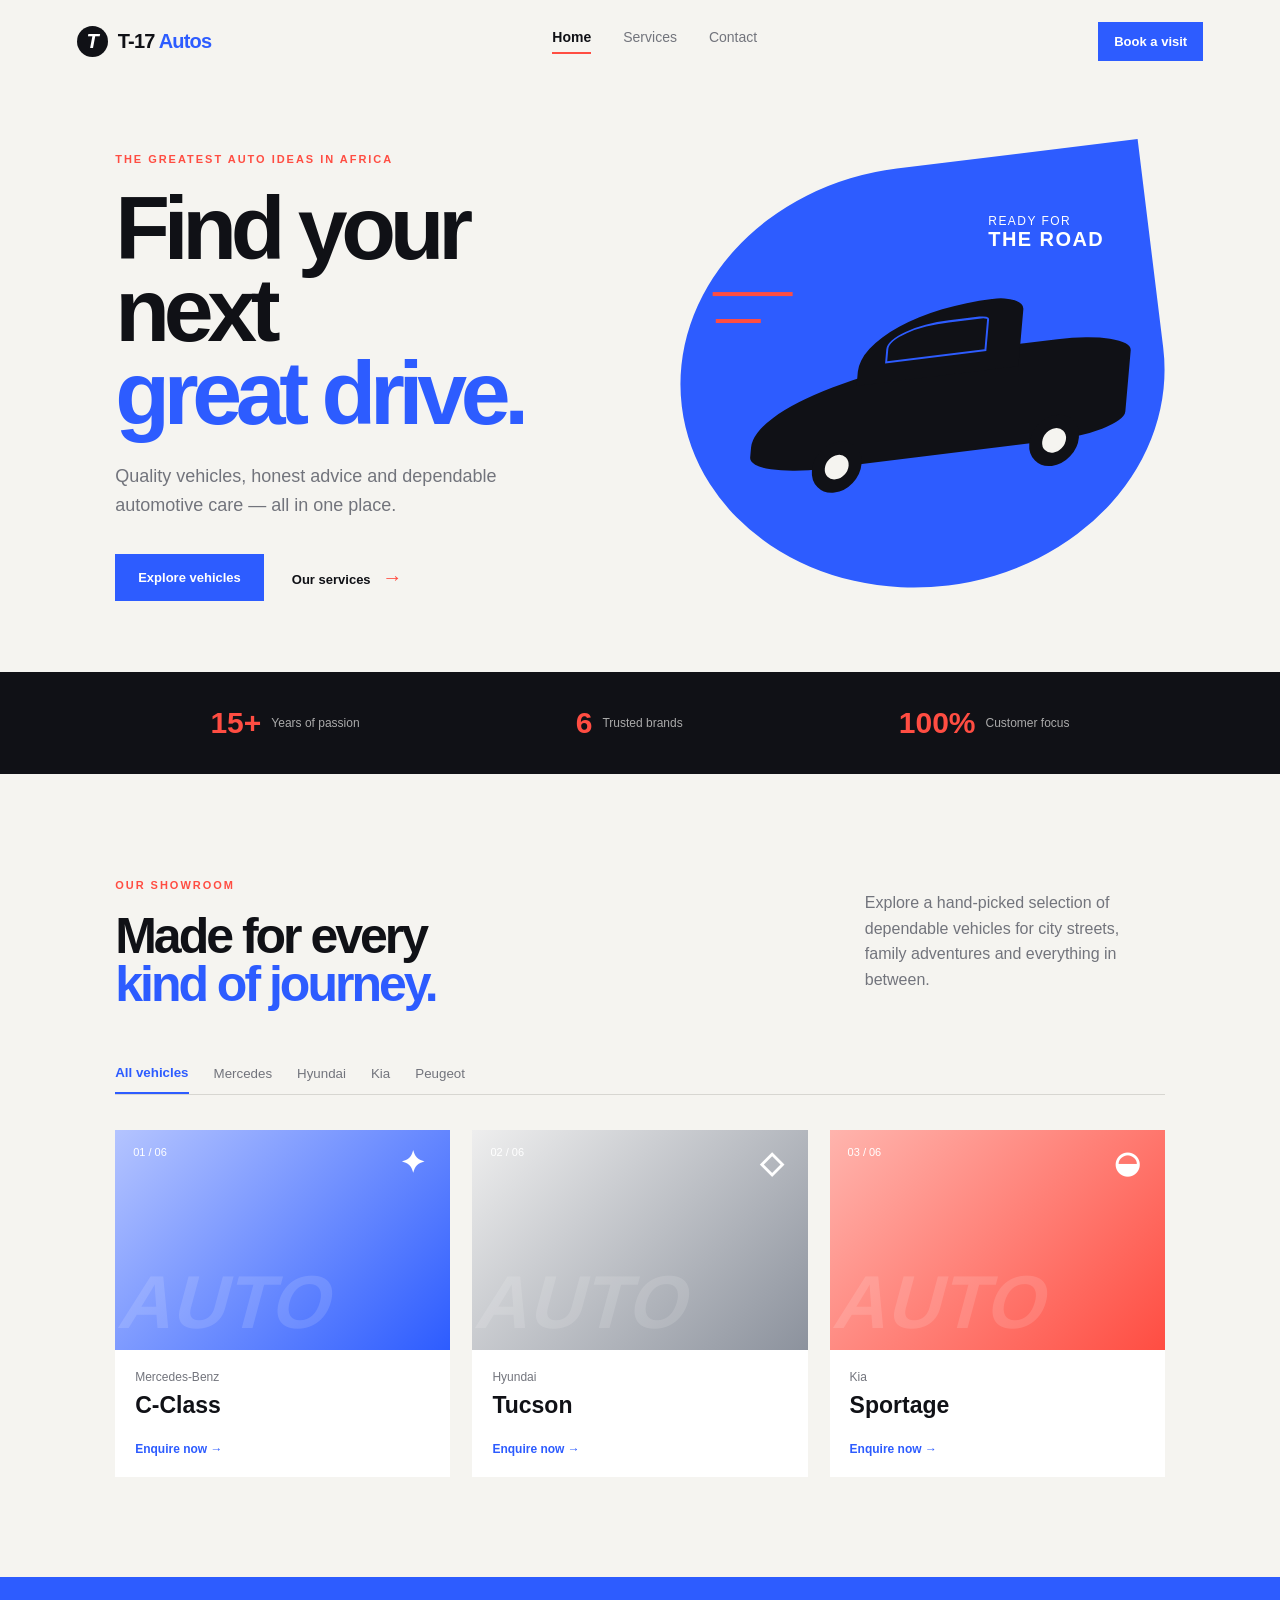
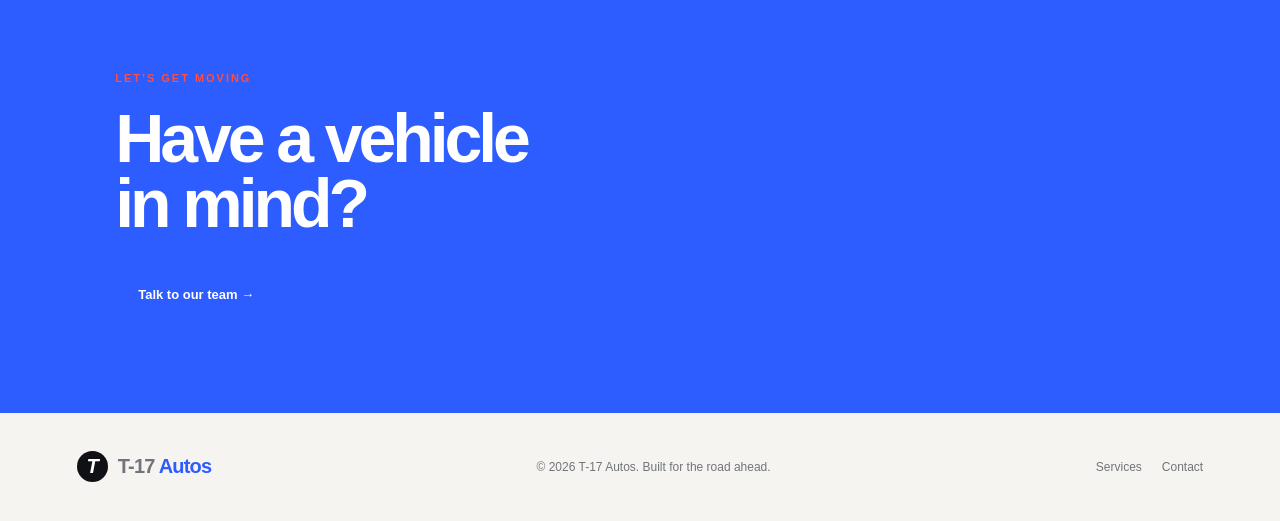
==== index.html @ b75c5ddd "Create T-17 Autos website pages, styling, and interactions" ====
<!doctype html>
<html lang="en">
<head>
  <meta charset="UTF-8">
  <meta name="viewport" content="width=device-width, initial-scale=1">
  <meta name="description" content="T-17 Autos — trusted vehicles, servicing and automotive solutions in Africa.">
  <title>T-17 Autos | Drive With Confidence</title>
  <link rel="stylesheet" href="css/styles.css">
  <script defer src="js/script.js"></script>
</head>
<body>
  <header class="site-header">
    <a class="brand" href="index.html"><span class="brand-mark">T</span><span>T-17 <b>Autos</b></span></a>
    <nav aria-label="Main navigation">
      <a class="active" href="index.html">Home</a><a href="services.html">Services</a><a href="contact.html">Contact</a>
    </nav>
    <a class="button button-small" href="contact.html">Book a visit</a>
  </header>
  <main>
    <section class="hero">
      <div class="hero-copy"><p class="eyebrow">The Greatest Auto Ideas in Africa</p><h1>Find your next<br><em>great drive.</em></h1><p class="lead">Quality vehicles, honest advice and dependable automotive care — all in one place.</p><div class="hero-actions"><a class="button" href="#showroom">Explore vehicles</a><a class="text-link" href="services.html">Our services <span>→</span></a></div></div>
      <div class="hero-visual" aria-label="Stylised blue sports car illustration"><div class="speed-line one"></div><div class="speed-line two"></div><div class="car"><div class="window"></div><div class="wheel left"></div><div class="wheel right"></div></div><span class="visual-label">READY FOR<br><b>THE ROAD</b></span></div>
    </section>
    <section class="stats"><div><strong>15+</strong><span>Years of passion</span></div><div><strong>6</strong><span>Trusted brands</span></div><div><strong>100%</strong><span>Customer focus</span></div></section>
    <section class="section" id="showroom"><div class="section-heading"><div><p class="eyebrow">Our showroom</p><h2>Made for every<br><em>kind of journey.</em></h2></div><p>Explore a hand-picked selection of dependable vehicles for city streets, family adventures and everything in between.</p></div><div class="filters" role="group" aria-label="Filter vehicles"><button class="filter active" data-filter="all">All vehicles</button><button class="filter" data-filter="Mercedes">Mercedes</button><button class="filter" data-filter="Hyundai">Hyundai</button><button class="filter" data-filter="Kia">Kia</button><button class="filter" data-filter="Peugeot">Peugeot</button></div><div class="vehicle-grid"><article class="vehicle-card" data-brand="Mercedes"><div class="vehicle-image blue"><span>01 / 06</span><b>✦</b></div><div class="vehicle-info"><p>Mercedes-Benz</p><h3>C-Class</h3><a href="contact.html">Enquire now →</a></div></article><article class="vehicle-card" data-brand="Hyundai"><div class="vehicle-image silver"><span>02 / 06</span><b>◇</b></div><div class="vehicle-info"><p>Hyundai</p><h3>Tucson</h3><a href="contact.html">Enquire now →</a></div></article><article class="vehicle-card" data-brand="Kia"><div class="vehicle-image red"><span>03 / 06</span><b>◒</b></div><div class="vehicle-info"><p>Kia</p><h3>Sportage</h3><a href="contact.html">Enquire now →</a></div></article></div></section>
    <section class="cta"><p class="eyebrow">Let’s get moving</p><h2>Have a vehicle<br><em>in mind?</em></h2><a class="button" href="contact.html">Talk to our team →</a></section>
  </main>
  <footer><a class="brand" href="index.html"><span class="brand-mark">T</span><span>T-17 <b>Autos</b></span></a><p>© 2026 T-17 Autos. Built for the road ahead.</p><div><a href="services.html">Services</a><a href="contact.html">Contact</a></div></footer>
</body>
</html>
---- css/styles.css ----
:root{--ink:#101116;--muted:#72747c;--blue:#2d5cff;--red:#ff4d42;--cream:#f5f4f0;--white:#fff}*{box-sizing:border-box}html{scroll-behavior:smooth}body{margin:0;background:var(--cream);color:var(--ink);font-family:Arial,Helvetica,sans-serif}a{text-decoration:none;color:inherit}.site-header{height:82px;display:flex;align-items:center;justify-content:space-between;padding:0 6vw;background:var(--cream)}.brand{display:flex;gap:10px;align-items:center;font-weight:700;letter-spacing:-.04em;font-size:20px}.brand b{color:var(--blue)}.brand-mark{display:grid;place-items:center;background:var(--ink);color:#fff;width:31px;height:31px;border-radius:50%;font-style:italic}nav{display:flex;gap:32px;color:var(--muted);font-size:14px}nav a:hover,nav .active{color:var(--ink)}nav .active{font-weight:bold;border-bottom:2px solid var(--red);padding-bottom:7px}.button{display:inline-block;background:var(--blue);color:#fff;border:0;padding:16px 23px;font-weight:bold;font-size:13px;cursor:pointer;transition:.2s}.button:hover{background:var(--ink);transform:translateY(-2px)}.button-small{padding:12px 16px}.hero{min-height:590px;display:grid;grid-template-columns:1fr 1fr;align-items:center;padding:60px 9vw;background:var(--cream);overflow:hidden}.eyebrow{text-transform:uppercase;letter-spacing:.18em;font-size:11px;color:var(--red);font-weight:bold;margin:0 0 22px}.hero h1,.page-hero h1{font-size:clamp(48px,7vw,92px);line-height:.92;letter-spacing:-.07em;margin:0 0 28px}.hero h1 em,.page-hero h1 em,h2 em{color:var(--blue);font-style:normal}.lead{font-size:18px;line-height:1.6;color:var(--muted);max-width:450px}.hero-actions{display:flex;gap:28px;align-items:center;margin-top:34px}.text-link{font-size:13px;font-weight:bold}.text-link span{color:var(--red);font-size:20px;margin-left:8px}.hero-visual{height:420px;position:relative;background:var(--blue);border-radius:50% 0 50% 50%;transform:rotate(-7deg);margin-left:40px}.car{position:absolute;left:14%;right:8%;top:45%;height:100px;background:var(--ink);border-radius:70% 20% 20% 20%;transform:skew(-12deg)}.car:before{content:'';position:absolute;top:-48px;left:27%;width:43%;height:70px;background:var(--ink);border-radius:80% 20% 0 0}.window{position:absolute;top:-32px;left:34%;width:27%;height:35px;border:2px solid var(--blue);border-radius:60% 10% 0 0}.wheel{position:absolute;bottom:-25px;width:50px;height:50px;border-radius:50%;background:var(--cream);border:13px solid var(--ink)}.left{left:17%}.right{right:12%}.visual-label{position:absolute;right:9%;top:15%;font-size:12px;letter-spacing:.12em;color:#fff;transform:rotate(7deg)}.visual-label b{font-size:20px}.speed-line{position:absolute;height:4px;background:var(--red);width:80px;left:9%;transform:rotate(7deg)}.one{top:25%}.two{top:31%;width:45px}.stats{display:flex;justify-content:space-around;background:var(--ink);color:#fff;padding:34px 8%;text-align:center}.stats div{display:flex;gap:10px;align-items:center}.stats strong{font-size:30px;color:var(--red)}.stats span{font-size:12px;color:#aaa}.section{padding:100px 9%}.section-heading{display:flex;justify-content:space-between;align-items:end;margin-bottom:45px}.section-heading h2,.cta h2,.contact-details h2{font-size:50px;line-height:.95;letter-spacing:-.06em;margin:0}.section-heading>p{max-width:300px;line-height:1.6;color:var(--muted)}.filters{display:flex;gap:25px;border-bottom:1px solid #d7d6d1;margin-bottom:35px}.filter{border:0;background:transparent;padding:12px 0;color:var(--muted);cursor:pointer}.filter.active{color:var(--blue);border-bottom:2px solid var(--blue);font-weight:bold}.vehicle-grid,.service-grid{display:grid;grid-template-columns:repeat(3,1fr);gap:22px}.vehicle-image{height:220px;position:relative;overflow:hidden}.vehicle-image:after{content:'AUTO';position:absolute;font-weight:bold;font-size:75px;color:#fff2;bottom:5px;left:8px;transform:skew(-15deg)}.vehicle-image.blue{background:linear-gradient(135deg,#b4c4ff,var(--blue))}.vehicle-image.silver{background:linear-gradient(135deg,#eee,#8c929d)}.vehicle-image.red{background:linear-gradient(135deg,#ffb4ad,var(--red))}.vehicle-image span{position:absolute;top:16px;left:18px;color:#fff;font-size:11px}.vehicle-image b{position:absolute;right:25px;top:15px;color:#fff;font-size:30px}.vehicle-info{background:#fff;padding:20px}.vehicle-info p{color:var(--muted);font-size:12px;margin:0 0 8px}.vehicle-info h3{margin:0 0 20px;font-size:23px}.vehicle-info a,.service-grid a{font-size:12px;color:var(--blue);font-weight:bold}.cta{padding:95px 9%;background:var(--blue);color:#fff}.cta h2{font-size:68px;margin-bottom:35px}.cta h2 em{color:#fff}.page-hero{padding:100px 15% 90px;background:var(--ink);color:#fff}.page-hero .lead{color:#bbb}.service-grid{padding:90px 9%;background:#fff}.service-grid article{padding:30px 0;border-top:3px solid var(--blue)}.service-grid article:nth-child(2){border-color:var(--red)}.service-number{color:var(--muted);font-size:12px}.service-grid h2{font-size:28px;margin:55px 0 18px}.service-grid p{color:var(--muted);line-height:1.7;min-height:80px}.contact-layout{display:grid;grid-template-columns:1fr 1fr;gap:12%;padding:95px 12%;background:#fff}.contact-details>p:not(.eyebrow){color:var(--muted);line-height:1.6;max-width:350px;margin:30px 0}.detail{border-top:1px solid #ddd;padding:18px 0;display:flex;justify-content:space-between;font-size:13px}.detail b{color:var(--muted)}.detail a{color:var(--blue)}form{display:flex;flex-direction:column;gap:9px}label{font-size:12px;font-weight:bold;margin-top:9px}input,select,textarea{border:1px solid #ddd;padding:14px;font:inherit;background:var(--cream)}textarea{resize:vertical}form .button{align-self:start;margin-top:12px}.form-message{color:var(--blue);font-size:13px}footer{display:flex;align-items:center;justify-content:space-between;padding:35px 6vw;font-size:12px;color:var(--muted)}footer div{display:flex;gap:20px}footer a:hover{color:var(--blue)}@media(max-width:700px){.site-header{padding:0 5vw;height:auto;min-height:75px;flex-wrap:wrap;gap:15px}nav{order:3;width:100%;justify-content:space-between;padding-bottom:14px}.site-header .button{display:none}.hero{display:block;padding:70px 7vw}.hero-visual{margin:60px 0 0;height:300px}.stats{padding:25px 4%;gap:12px}.stats div{display:block}.stats strong{display:block}.section,.contact-layout{padding:65px 7%}.section-heading{display:block}.section-heading>p{margin-top:25px}.vehicle-grid,.service-grid,.contact-layout{grid-template-columns:1fr}.cta{padding:65px 7%}.cta h2{font-size:52px}.page-hero{padding:75px 7%}footer{display:block;padding:30px 7%}footer p{margin:25px 0}}
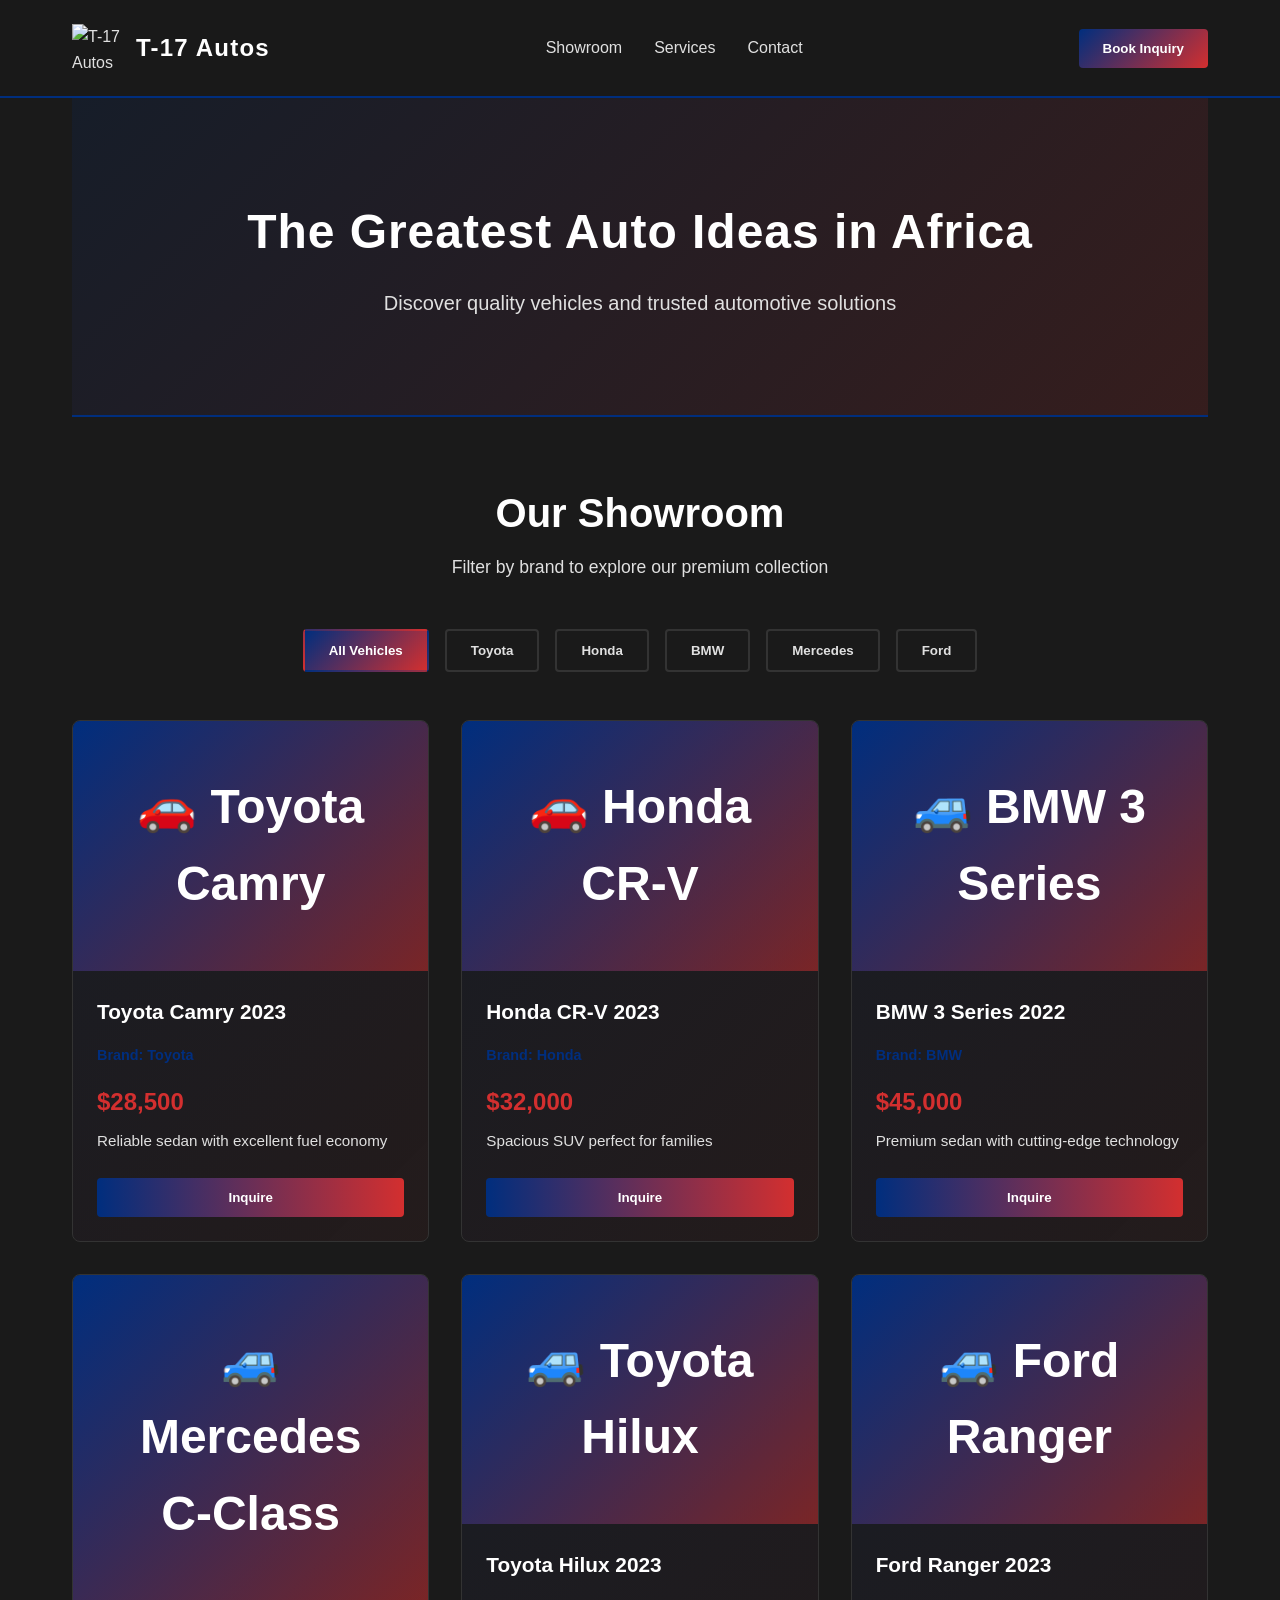
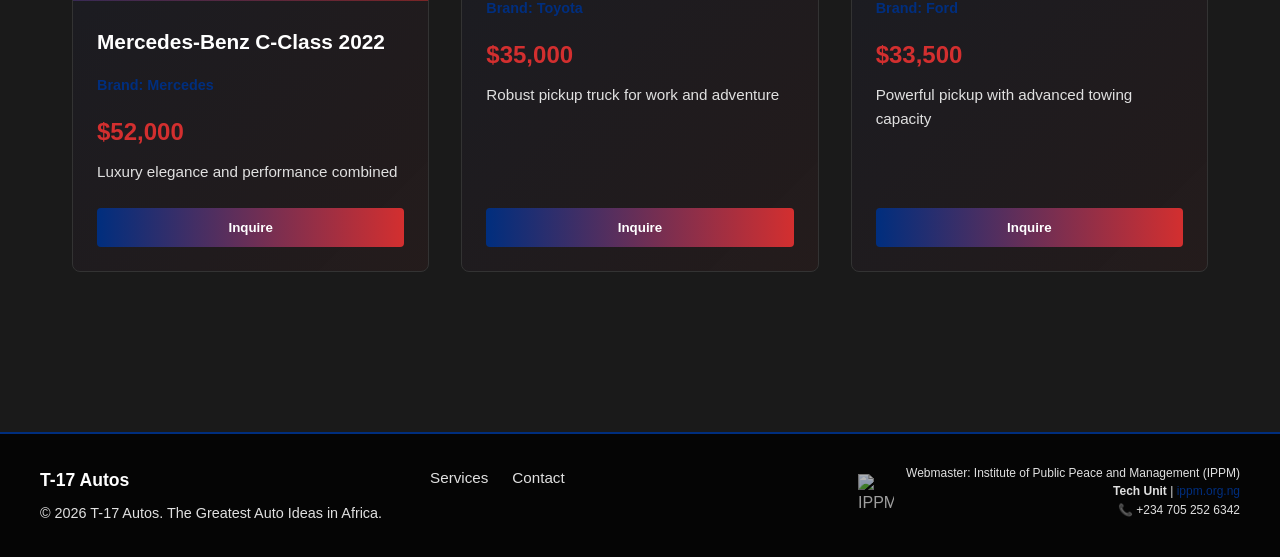
==== commit d9f3da71: "Professional T-17 Autos website with brand identity, filtering system, and IPPM footer" ====
--- a/index.html
+++ b/index.html
@@ -1,30 +1,143 @@
-<!doctype html>
+<!DOCTYPE html>
 <html lang="en">
 <head>
   <meta charset="UTF-8">
-  <meta name="viewport" content="width=device-width, initial-scale=1">
-  <meta name="description" content="T-17 Autos — trusted vehicles, servicing and automotive solutions in Africa.">
-  <title>T-17 Autos | Drive With Confidence</title>
+  <meta name="viewport" content="width=device-width, initial-scale=1.0">
+  <meta name="description" content="T-17 Autos — The Greatest Auto Ideas in Africa. Browse our integrated showroom with advanced filtering.">
+  <title>T-17 Autos | Showroom & Services</title>
+  <link rel="icon" type="image/png" href="images/logo/t17-logo.png">
   <link rel="stylesheet" href="css/styles.css">
-  <script defer src="js/script.js"></script>
 </head>
 <body>
+  <!-- Navigation Header -->
   <header class="site-header">
-    <a class="brand" href="index.html"><span class="brand-mark">T</span><span>T-17 <b>Autos</b></span></a>
-    <nav aria-label="Main navigation">
-      <a class="active" href="index.html">Home</a><a href="services.html">Services</a><a href="contact.html">Contact</a>
-    </nav>
-    <a class="button button-small" href="contact.html">Book a visit</a>
+    <div class="header-container">
+      <div class="logo-section">
+        <img src="images/logo/t17-logo.png" alt="T-17 Autos Logo" class="brand-logo">
+        <h1 class="brand-name">T-17 Autos</h1>
+      </div>
+      <nav class="main-nav">
+        <a href="#showroom" class="nav-link active">Showroom</a>
+        <a href="services.html" class="nav-link">Services</a>
+        <a href="contact.html" class="nav-link">Contact</a>
+      </nav>
+      <button class="cta-button" onclick="document.location.href='contact.html#inquiry';">Book Inquiry</button>
+    </div>
   </header>
+
+  <!-- Main Content -->
   <main>
+    <!-- Hero Section -->
     <section class="hero">
-      <div class="hero-copy"><p class="eyebrow">The Greatest Auto Ideas in Africa</p><h1>Find your next<br><em>great drive.</em></h1><p class="lead">Quality vehicles, honest advice and dependable automotive care — all in one place.</p><div class="hero-actions"><a class="button" href="#showroom">Explore vehicles</a><a class="text-link" href="services.html">Our services <span>→</span></a></div></div>
-      <div class="hero-visual" aria-label="Stylised blue sports car illustration"><div class="speed-line one"></div><div class="speed-line two"></div><div class="car"><div class="window"></div><div class="wheel left"></div><div class="wheel right"></div></div><span class="visual-label">READY FOR<br><b>THE ROAD</b></span></div>
+      <div class="hero-content">
+        <h2 class="hero-title">The Greatest Auto Ideas in Africa</h2>
+        <p class="hero-subtitle">Discover quality vehicles and trusted automotive solutions</p>
+      </div>
     </section>
-    <section class="stats"><div><strong>15+</strong><span>Years of passion</span></div><div><strong>6</strong><span>Trusted brands</span></div><div><strong>100%</strong><span>Customer focus</span></div></section>
-    <section class="section" id="showroom"><div class="section-heading"><div><p class="eyebrow">Our showroom</p><h2>Made for every<br><em>kind of journey.</em></h2></div><p>Explore a hand-picked selection of dependable vehicles for city streets, family adventures and everything in between.</p></div><div class="filters" role="group" aria-label="Filter vehicles"><button class="filter active" data-filter="all">All vehicles</button><button class="filter" data-filter="Mercedes">Mercedes</button><button class="filter" data-filter="Hyundai">Hyundai</button><button class="filter" data-filter="Kia">Kia</button><button class="filter" data-filter="Peugeot">Peugeot</button></div><div class="vehicle-grid"><article class="vehicle-card" data-brand="Mercedes"><div class="vehicle-image blue"><span>01 / 06</span><b>✦</b></div><div class="vehicle-info"><p>Mercedes-Benz</p><h3>C-Class</h3><a href="contact.html">Enquire now →</a></div></article><article class="vehicle-card" data-brand="Hyundai"><div class="vehicle-image silver"><span>02 / 06</span><b>◇</b></div><div class="vehicle-info"><p>Hyundai</p><h3>Tucson</h3><a href="contact.html">Enquire now →</a></div></article><article class="vehicle-card" data-brand="Kia"><div class="vehicle-image red"><span>03 / 06</span><b>◒</b></div><div class="vehicle-info"><p>Kia</p><h3>Sportage</h3><a href="contact.html">Enquire now →</a></div></article></div></section>
-    <section class="cta"><p class="eyebrow">Let’s get moving</p><h2>Have a vehicle<br><em>in mind?</em></h2><a class="button" href="contact.html">Talk to our team →</a></section>
+
+    <!-- Showroom Section -->
+    <section class="showroom" id="showroom">
+      <div class="section-container">
+        <h2 class="section-title">Our Showroom</h2>
+        <p class="section-subtitle">Filter by brand to explore our premium collection</p>
+        
+        <!-- Filter Controls -->
+        <div class="filter-controls">
+          <button class="filter-btn active" data-filter="all">All Vehicles</button>
+          <button class="filter-btn" data-filter="toyota">Toyota</button>
+          <button class="filter-btn" data-filter="honda">Honda</button>
+          <button class="filter-btn" data-filter="bmw">BMW</button>
+          <button class="filter-btn" data-filter="benz">Mercedes</button>
+          <button class="filter-btn" data-filter="ford">Ford</button>
+        </div>
+
+        <!-- Vehicle Grid -->
+        <div class="vehicle-grid" id="vehicleGrid">
+          <!-- Vehicles populated by JavaScript -->
+          <div class="vehicle-card" data-brand="toyota">
+            <div class="vehicle-image">🚗 Toyota Camry</div>
+            <h3>Toyota Camry 2023</h3>
+            <p class="vehicle-brand">Brand: Toyota</p>
+            <p class="vehicle-price">$28,500</p>
+            <p class="vehicle-desc">Reliable sedan with excellent fuel economy</p>
+            <button class="vehicle-btn" onclick="document.location.href='contact.html#inquiry';">Inquire</button>
+          </div>
+
+          <div class="vehicle-card" data-brand="honda">
+            <div class="vehicle-image">🚗 Honda CR-V</div>
+            <h3>Honda CR-V 2023</h3>
+            <p class="vehicle-brand">Brand: Honda</p>
+            <p class="vehicle-price">$32,000</p>
+            <p class="vehicle-desc">Spacious SUV perfect for families</p>
+            <button class="vehicle-btn" onclick="document.location.href='contact.html#inquiry';">Inquire</button>
+          </div>
+
+          <div class="vehicle-card" data-brand="bmw">
+            <div class="vehicle-image">🚙 BMW 3 Series</div>
+            <h3>BMW 3 Series 2022</h3>
+            <p class="vehicle-brand">Brand: BMW</p>
+            <p class="vehicle-price">$45,000</p>
+            <p class="vehicle-desc">Premium sedan with cutting-edge technology</p>
+            <button class="vehicle-btn" onclick="document.location.href='contact.html#inquiry';">Inquire</button>
+          </div>
+
+          <div class="vehicle-card" data-brand="benz">
+            <div class="vehicle-image">🚙 Mercedes C-Class</div>
+            <h3>Mercedes-Benz C-Class 2022</h3>
+            <p class="vehicle-brand">Brand: Mercedes</p>
+            <p class="vehicle-price">$52,000</p>
+            <p class="vehicle-desc">Luxury elegance and performance combined</p>
+            <button class="vehicle-btn" onclick="document.location.href='contact.html#inquiry';">Inquire</button>
+          </div>
+
+          <div class="vehicle-card" data-brand="toyota">
+            <div class="vehicle-image">🚙 Toyota Hilux</div>
+            <h3>Toyota Hilux 2023</h3>
+            <p class="vehicle-brand">Brand: Toyota</p>
+            <p class="vehicle-price">$35,000</p>
+            <p class="vehicle-desc">Robust pickup truck for work and adventure</p>
+            <button class="vehicle-btn" onclick="document.location.href='contact.html#inquiry';">Inquire</button>
+          </div>
+
+          <div class="vehicle-card" data-brand="ford">
+            <div class="vehicle-image">🚙 Ford Ranger</div>
+            <h3>Ford Ranger 2023</h3>
+            <p class="vehicle-brand">Brand: Ford</p>
+            <p class="vehicle-price">$33,500</p>
+            <p class="vehicle-desc">Powerful pickup with advanced towing capacity</p>
+            <button class="vehicle-btn" onclick="document.location.href='contact.html#inquiry';">Inquire</button>
+          </div>
+        </div>
+      </div>
+    </section>
   </main>
-  <footer><a class="brand" href="index.html"><span class="brand-mark">T</span><span>T-17 <b>Autos</b></span></a><p>© 2026 T-17 Autos. Built for the road ahead.</p><div><a href="services.html">Services</a><a href="contact.html">Contact</a></div></footer>
+
+  <!-- Footer -->
+  <footer class="site-footer">
+    <div class="footer-container">
+      <div class="footer-content">
+        <div class="t17-info">
+          <h3>T-17 Autos</h3>
+          <p>© 2026 T-17 Autos. The Greatest Auto Ideas in Africa.</p>
+        </div>
+        <div class="footer-links">
+          <a href="services.html">Services</a>
+          <a href="contact.html">Contact</a>
+        </div>
+      </div>
+      <div class="footer-webmaster">
+        <div class="webmaster-logo">
+          <img src="images/logo/ippm-crest.png" alt="IPPM Logo" class="ippm-logo">
+        </div>
+        <div class="webmaster-text">
+          <small>Webmaster: Institute of Public Peace and Management (IPPM)</small>
+          <small><strong>Tech Unit</strong> | <a href="https://ippm.org.ng" target="_blank">ippm.org.ng</a></small>
+          <small>📞 +234 705 252 6342</small>
+        </div>
+      </div>
+    </div>
+  </footer>
+
+  <script src="js/script.js"></script>
 </body>
-</html>
+</html>
--- a/css/styles.css
+++ b/css/styles.css
@@ -1 +1,450 @@
-:root{--ink:#101116;--muted:#72747c;--blue:#2d5cff;--red:#ff4d42;--cream:#f5f4f0;--white:#fff}*{box-sizing:border-box}html{scroll-behavior:smooth}body{margin:0;background:var(--cream);color:var(--ink);font-family:Arial,Helvetica,sans-serif}a{text-decoration:none;color:inherit}.site-header{height:82px;display:flex;align-items:center;justify-content:space-between;padding:0 6vw;background:var(--cream)}.brand{display:flex;gap:10px;align-items:center;font-weight:700;letter-spacing:-.04em;font-size:20px}.brand b{color:var(--blue)}.brand-mark{display:grid;place-items:center;background:var(--ink);color:#fff;width:31px;height:31px;border-radius:50%;font-style:italic}nav{display:flex;gap:32px;color:var(--muted);font-size:14px}nav a:hover,nav .active{color:var(--ink)}nav .active{font-weight:bold;border-bottom:2px solid var(--red);padding-bottom:7px}.button{display:inline-block;background:var(--blue);color:#fff;border:0;padding:16px 23px;font-weight:bold;font-size:13px;cursor:pointer;transition:.2s}.button:hover{background:var(--ink);transform:translateY(-2px)}.button-small{padding:12px 16px}.hero{min-height:590px;display:grid;grid-template-columns:1fr 1fr;align-items:center;padding:60px 9vw;background:var(--cream);overflow:hidden}.eyebrow{text-transform:uppercase;letter-spacing:.18em;font-size:11px;color:var(--red);font-weight:bold;margin:0 0 22px}.hero h1,.page-hero h1{font-size:clamp(48px,7vw,92px);line-height:.92;letter-spacing:-.07em;margin:0 0 28px}.hero h1 em,.page-hero h1 em,h2 em{color:var(--blue);font-style:normal}.lead{font-size:18px;line-height:1.6;color:var(--muted);max-width:450px}.hero-actions{display:flex;gap:28px;align-items:center;margin-top:34px}.text-link{font-size:13px;font-weight:bold}.text-link span{color:var(--red);font-size:20px;margin-left:8px}.hero-visual{height:420px;position:relative;background:var(--blue);border-radius:50% 0 50% 50%;transform:rotate(-7deg);margin-left:40px}.car{position:absolute;left:14%;right:8%;top:45%;height:100px;background:var(--ink);border-radius:70% 20% 20% 20%;transform:skew(-12deg)}.car:before{content:'';position:absolute;top:-48px;left:27%;width:43%;height:70px;background:var(--ink);border-radius:80% 20% 0 0}.window{position:absolute;top:-32px;left:34%;width:27%;height:35px;border:2px solid var(--blue);border-radius:60% 10% 0 0}.wheel{position:absolute;bottom:-25px;width:50px;height:50px;border-radius:50%;background:var(--cream);border:13px solid var(--ink)}.left{left:17%}.right{right:12%}.visual-label{position:absolute;right:9%;top:15%;font-size:12px;letter-spacing:.12em;color:#fff;transform:rotate(7deg)}.visual-label b{font-size:20px}.speed-line{position:absolute;height:4px;background:var(--red);width:80px;left:9%;transform:rotate(7deg)}.one{top:25%}.two{top:31%;width:45px}.stats{display:flex;justify-content:space-around;background:var(--ink);color:#fff;padding:34px 8%;text-align:center}.stats div{display:flex;gap:10px;align-items:center}.stats strong{font-size:30px;color:var(--red)}.stats span{font-size:12px;color:#aaa}.section{padding:100px 9%}.section-heading{display:flex;justify-content:space-between;align-items:end;margin-bottom:45px}.section-heading h2,.cta h2,.contact-details h2{font-size:50px;line-height:.95;letter-spacing:-.06em;margin:0}.section-heading>p{max-width:300px;line-height:1.6;color:var(--muted)}.filters{display:flex;gap:25px;border-bottom:1px solid #d7d6d1;margin-bottom:35px}.filter{border:0;background:transparent;padding:12px 0;color:var(--muted);cursor:pointer}.filter.active{color:var(--blue);border-bottom:2px solid var(--blue);font-weight:bold}.vehicle-grid,.service-grid{display:grid;grid-template-columns:repeat(3,1fr);gap:22px}.vehicle-image{height:220px;position:relative;overflow:hidden}.vehicle-image:after{content:'AUTO';position:absolute;font-weight:bold;font-size:75px;color:#fff2;bottom:5px;left:8px;transform:skew(-15deg)}.vehicle-image.blue{background:linear-gradient(135deg,#b4c4ff,var(--blue))}.vehicle-image.silver{background:linear-gradient(135deg,#eee,#8c929d)}.vehicle-image.red{background:linear-gradient(135deg,#ffb4ad,var(--red))}.vehicle-image span{position:absolute;top:16px;left:18px;color:#fff;font-size:11px}.vehicle-image b{position:absolute;right:25px;top:15px;color:#fff;font-size:30px}.vehicle-info{background:#fff;padding:20px}.vehicle-info p{color:var(--muted);font-size:12px;margin:0 0 8px}.vehicle-info h3{margin:0 0 20px;font-size:23px}.vehicle-info a,.service-grid a{font-size:12px;color:var(--blue);font-weight:bold}.cta{padding:95px 9%;background:var(--blue);color:#fff}.cta h2{font-size:68px;margin-bottom:35px}.cta h2 em{color:#fff}.page-hero{padding:100px 15% 90px;background:var(--ink);color:#fff}.page-hero .lead{color:#bbb}.service-grid{padding:90px 9%;background:#fff}.service-grid article{padding:30px 0;border-top:3px solid var(--blue)}.service-grid article:nth-child(2){border-color:var(--red)}.service-number{color:var(--muted);font-size:12px}.service-grid h2{font-size:28px;margin:55px 0 18px}.service-grid p{color:var(--muted);line-height:1.7;min-height:80px}.contact-layout{display:grid;grid-template-columns:1fr 1fr;gap:12%;padding:95px 12%;background:#fff}.contact-details>p:not(.eyebrow){color:var(--muted);line-height:1.6;max-width:350px;margin:30px 0}.detail{border-top:1px solid #ddd;padding:18px 0;display:flex;justify-content:space-between;font-size:13px}.detail b{color:var(--muted)}.detail a{color:var(--blue)}form{display:flex;flex-direction:column;gap:9px}label{font-size:12px;font-weight:bold;margin-top:9px}input,select,textarea{border:1px solid #ddd;padding:14px;font:inherit;background:var(--cream)}textarea{resize:vertical}form .button{align-self:start;margin-top:12px}.form-message{color:var(--blue);font-size:13px}footer{display:flex;align-items:center;justify-content:space-between;padding:35px 6vw;font-size:12px;color:var(--muted)}footer div{display:flex;gap:20px}footer a:hover{color:var(--blue)}@media(max-width:700px){.site-header{padding:0 5vw;height:auto;min-height:75px;flex-wrap:wrap;gap:15px}nav{order:3;width:100%;justify-content:space-between;padding-bottom:14px}.site-header .button{display:none}.hero{display:block;padding:70px 7vw}.hero-visual{margin:60px 0 0;height:300px}.stats{padding:25px 4%;gap:12px}.stats div{display:block}.stats strong{display:block}.section,.contact-layout{padding:65px 7%}.section-heading{display:block}.section-heading>p{margin-top:25px}.vehicle-grid,.service-grid,.contact-layout{grid-template-columns:1fr}.cta{padding:65px 7%}.cta h2{font-size:52px}.page-hero{padding:75px 7%}footer{display:block;padding:30px 7%}footer p{margin:25px 0}}
+/* T-17 Autos Professional Styling */
+
+/* Brand Colors */
+:root {
+  --primary-color: #FFFFFF;        /* White */
+  --accent-color: #002E7E;         /* Blue */
+  --danger-color: #D32F2F;         /* Red */
+  --bg-color: #1A1A1A;             /* Velvet Black */
+  --text-light: #E0E0E0;           /* Light text */
+  --text-dark: #121212;            /* Dark text */
+  --border-color: #333333;         /* Border color */
+  --spacing-unit: 1rem;
+}
+
+/* Reset & Base Styles */
+* {
+  margin: 0;
+  padding: 0;
+  box-sizing: border-box;
+}
+
+html {
+  scroll-behavior: smooth;
+}
+
+body {
+  font-family: -apple-system, BlinkMacSystemFont, 'Segoe UI', Roboto, 'Helvetica Neue', Arial, sans-serif;
+  background-color: var(--bg-color);
+  color: var(--text-light);
+  line-height: 1.6;
+}
+
+/* Header Navigation */
+.site-header {
+  background-color: rgba(26, 26, 26, 0.95);
+  border-bottom: 2px solid var(--accent-color);
+  position: sticky;
+  top: 0;
+  z-index: 1000;
+  backdrop-filter: blur(10px);
+}
+
+.header-container {
+  max-width: 1200px;
+  margin: 0 auto;
+  padding: 1.5rem 2rem;
+  display: flex;
+  justify-content: space-between;
+  align-items: center;
+  flex-wrap: wrap;
+  gap: 2rem;
+}
+
+.logo-section {
+  display: flex;
+  align-items: center;
+  gap: 1rem;
+}
+
+.brand-logo {
+  width: 48px;
+  height: 48px;
+  object-fit: contain;
+}
+
+.brand-name {
+  font-size: 1.5rem;
+  font-weight: 700;
+  color: var(--primary-color);
+  letter-spacing: 0.05em;
+}
+
+.main-nav {
+  display: flex;
+  gap: 2rem;
+}
+
+.nav-link {
+  color: var(--text-light);
+  text-decoration: none;
+  font-weight: 500;
+  transition: all 0.3s ease;
+  position: relative;
+}
+
+.nav-link:hover,
+.nav-link.active {
+  color: var(--accent-color);
+}
+
+.nav-link.active::after {
+  content: '';
+  position: absolute;
+  bottom: -8px;
+  left: 0;
+  right: 0;
+  height: 3px;
+  background: linear-gradient(90deg, var(--accent-color), var(--danger-color));
+}
+
+.cta-button {
+  background: linear-gradient(135deg, var(--accent-color), var(--danger-color));
+  color: var(--primary-color);
+  border: none;
+  padding: 0.75rem 1.5rem;
+  border-radius: 4px;
+  font-weight: 600;
+  cursor: pointer;
+  transition: all 0.3s ease;
+  white-space: nowrap;
+}
+
+.cta-button:hover {
+  transform: translateY(-2px);
+  box-shadow: 0 8px 16px rgba(0, 46, 126, 0.3);
+}
+
+/* Hero Section */
+.hero {
+  background: linear-gradient(135deg, rgba(0, 46, 126, 0.15), rgba(211, 47, 47, 0.15));
+  border-bottom: 2px solid var(--accent-color);
+  padding: 6rem 2rem;
+  text-align: center;
+}
+
+.hero-content {
+  max-width: 1200px;
+  margin: 0 auto;
+}
+
+.hero-title {
+  font-size: 3rem;
+  font-weight: 700;
+  color: var(--primary-color);
+  margin-bottom: 1rem;
+  letter-spacing: 0.02em;
+}
+
+.hero-subtitle {
+  font-size: 1.25rem;
+  color: var(--text-light);
+  max-width: 600px;
+  margin: 0 auto;
+}
+
+/* Main Container */
+main {
+  max-width: 1200px;
+  margin: 0 auto;
+  padding: 0 2rem;
+}
+
+/* Section Styles */
+.showroom {
+  padding: 4rem 0;
+}
+
+.section-container {
+  width: 100%;
+}
+
+.section-title {
+  font-size: 2.5rem;
+  font-weight: 700;
+  color: var(--primary-color);
+  margin-bottom: 0.5rem;
+  text-align: center;
+}
+
+.section-subtitle {
+  font-size: 1.1rem;
+  color: var(--text-light);
+  text-align: center;
+  margin-bottom: 3rem;
+}
+
+/* Filter Controls */
+.filter-controls {
+  display: flex;
+  justify-content: center;
+  gap: 1rem;
+  margin-bottom: 3rem;
+  flex-wrap: wrap;
+}
+
+.filter-btn {
+  background-color: transparent;
+  color: var(--text-light);
+  border: 2px solid var(--border-color);
+  padding: 0.75rem 1.5rem;
+  border-radius: 4px;
+  cursor: pointer;
+  font-weight: 600;
+  transition: all 0.3s ease;
+}
+
+.filter-btn:hover {
+  border-color: var(--accent-color);
+  color: var(--accent-color);
+}
+
+.filter-btn.active {
+  background: linear-gradient(135deg, var(--accent-color), var(--danger-color));
+  border-color: transparent;
+  color: var(--primary-color);
+}
+
+/* Vehicle Grid */
+.vehicle-grid {
+  display: grid;
+  grid-template-columns: repeat(auto-fill, minmax(300px, 1fr));
+  gap: 2rem;
+  margin-bottom: 2rem;
+}
+
+.vehicle-card {
+  background: linear-gradient(135deg, rgba(0, 46, 126, 0.1), rgba(211, 47, 47, 0.05));
+  border: 1px solid var(--border-color);
+  border-radius: 8px;
+  overflow: hidden;
+  transition: all 0.3s ease;
+  display: flex;
+  flex-direction: column;
+}
+
+.vehicle-card:hover {
+  transform: translateY(-8px);
+  border-color: var(--accent-color);
+  box-shadow: 0 12px 32px rgba(0, 46, 126, 0.2);
+}
+
+.vehicle-image {
+  background: linear-gradient(135deg, var(--accent-color), rgba(211, 47, 47, 0.5));
+  color: var(--primary-color);
+  padding: 3rem;
+  text-align: center;
+  font-size: 3rem;
+  font-weight: 700;
+  min-height: 200px;
+  display: flex;
+  align-items: center;
+  justify-content: center;
+}
+
+.vehicle-card h3 {
+  font-size: 1.3rem;
+  margin: 1.5rem 1.5rem 0.5rem;
+  color: var(--primary-color);
+}
+
+.vehicle-brand {
+  font-size: 0.9rem;
+  color: var(--accent-color);
+  font-weight: 600;
+  margin: 0.5rem 1.5rem;
+}
+
+.vehicle-price {
+  font-size: 1.5rem;
+  font-weight: 700;
+  color: var(--danger-color);
+  margin: 0.5rem 1.5rem;
+}
+
+.vehicle-desc {
+  color: var(--text-light);
+  margin: 0 1.5rem 1.5rem;
+  flex-grow: 1;
+  font-size: 0.95rem;
+}
+
+.vehicle-btn {
+  background: linear-gradient(90deg, var(--accent-color), var(--danger-color));
+  color: var(--primary-color);
+  border: none;
+  padding: 0.75rem 1.5rem;
+  margin: 0 1.5rem 1.5rem;
+  border-radius: 4px;
+  font-weight: 600;
+  cursor: pointer;
+  transition: all 0.3s ease;
+}
+
+.vehicle-btn:hover {
+  transform: scale(1.05);
+  box-shadow: 0 6px 12px rgba(211, 47, 47, 0.3);
+}
+
+.vehicle-card.hidden {
+  display: none;
+}
+
+/* Footer */
+.site-footer {
+  background-color: rgba(0, 0, 0, 0.8);
+  border-top: 2px solid var(--accent-color);
+  margin-top: 4rem;
+  padding: 2rem;
+}
+
+.footer-container {
+  max-width: 1200px;
+  margin: 0 auto;
+  display: flex;
+  justify-content: space-between;
+  align-items: flex-start;
+  gap: 2rem;
+  flex-wrap: wrap;
+}
+
+.footer-content {
+  display: flex;
+  gap: 3rem;
+  flex-wrap: wrap;
+}
+
+.t17-info h3 {
+  color: var(--primary-color);
+  margin-bottom: 0.5rem;
+  font-size: 1.1rem;
+}
+
+.t17-info p {
+  font-size: 0.9rem;
+  color: var(--text-light);
+}
+
+.footer-links {
+  display: flex;
+  gap: 1.5rem;
+}
+
+.footer-links a {
+  color: var(--text-light);
+  text-decoration: none;
+  font-size: 0.95rem;
+  transition: color 0.3s ease;
+}
+
+.footer-links a:hover {
+  color: var(--accent-color);
+}
+
+/* Webmaster Section (Minimal Footer) */
+.footer-webmaster {
+  display: flex;
+  align-items: center;
+  gap: 0.75rem;
+  text-align: right;
+}
+
+.webmaster-logo {
+  display: flex;
+}
+
+.ippm-logo {
+  width: 36px;
+  height: 36px;
+  object-fit: contain;
+  opacity: 0.7;
+  transition: opacity 0.3s ease;
+}
+
+.ippm-logo:hover {
+  opacity: 1;
+}
+
+.webmaster-text {
+  display: flex;
+  flex-direction: column;
+  gap: 0.25rem;
+}
+
+.webmaster-text small {
+  font-size: 0.75rem;
+  color: var(--text-light);
+  line-height: 1.2;
+}
+
+.webmaster-text a {
+  color: var(--accent-color);
+  text-decoration: none;
+  transition: color 0.3s ease;
+}
+
+.webmaster-text a:hover {
+  color: var(--danger-color);
+}
+
+/* Responsive Design */
+@media (max-width: 768px) {
+  .header-container {
+    gap: 1rem;
+    padding: 1rem 1.5rem;
+  }
+
+  .main-nav {
+    gap: 1rem;
+    font-size: 0.9rem;
+  }
+
+  .hero-title {
+    font-size: 2rem;
+  }
+
+  .vehicle-grid {
+    grid-template-columns: 1fr;
+  }
+
+  .filter-controls {
+    gap: 0.5rem;
+  }
+
+  .filter-btn {
+    padding: 0.6rem 1rem;
+    font-size: 0.9rem;
+  }
+
+  .footer-container {
+    flex-direction: column;
+    text-align: center;
+  }
+
+  .footer-webmaster {
+    justify-content: center;
+  }
+}
+
+@media (max-width: 480px) {
+  .brand-name {
+    font-size: 1.2rem;
+  }
+
+  .hero-title {
+    font-size: 1.5rem;
+  }
+
+  .hero-subtitle {
+    font-size: 1rem;
+  }
+
+  .section-title {
+    font-size: 1.8rem;
+  }
+
+  .vehicle-image {
+    font-size: 2rem;
+    padding: 2rem;
+  }
+}
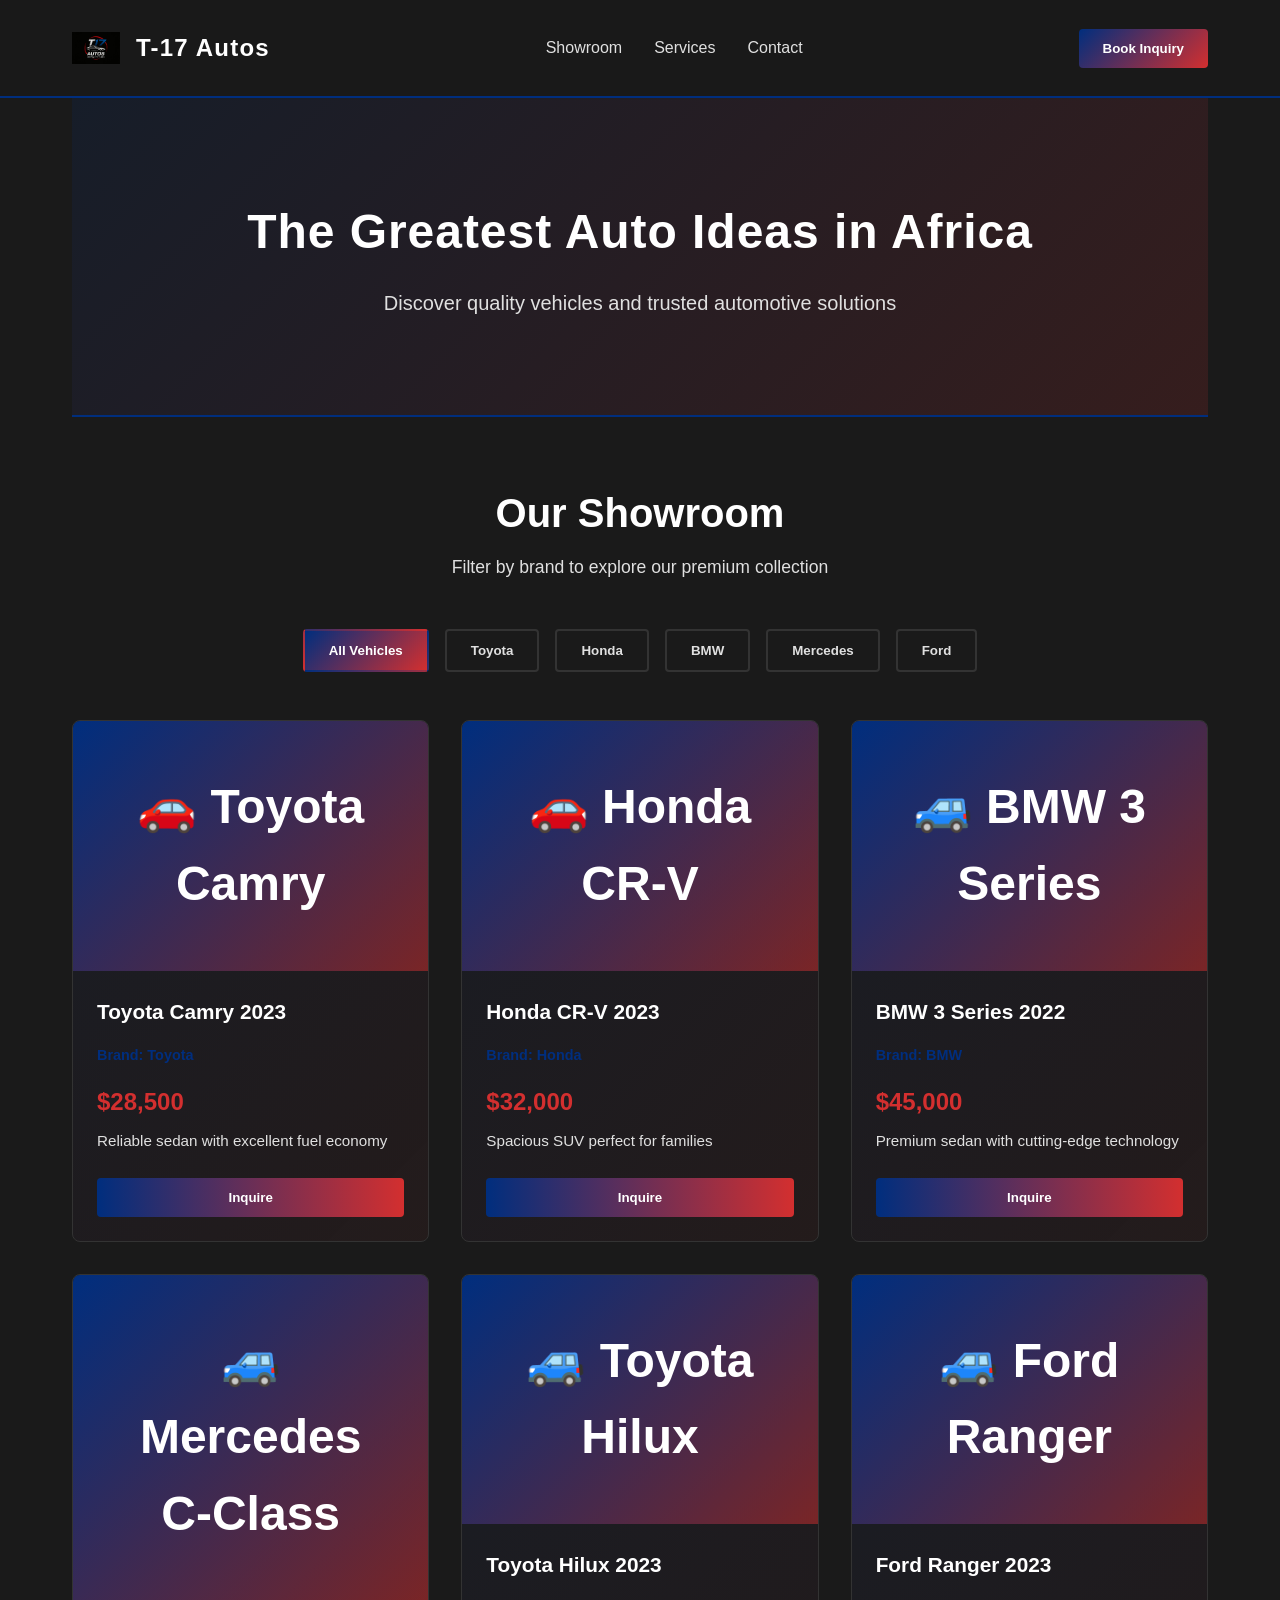
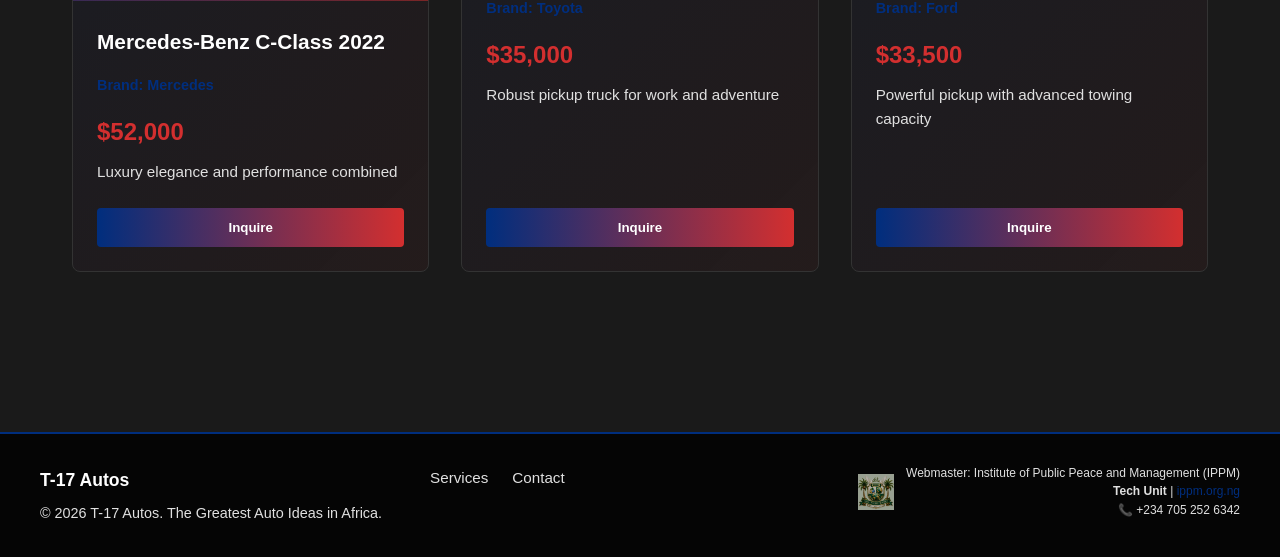
==== commit c4db5ecf: "Fix favicon: Change path from images/logo/ to root directory (t17-logo.jpg)" ====
--- a/index.html
+++ b/index.html
@@ -5,7 +5,7 @@
   <meta name="viewport" content="width=device-width, initial-scale=1.0">
   <meta name="description" content="T-17 Autos — The Greatest Auto Ideas in Africa. Browse our integrated showroom with advanced filtering.">
   <title>T-17 Autos | Showroom & Services</title>
-  <link rel="icon" type="image/png" href="images/logo/t17-logo.png">
+  <link rel="icon" type="image/png" href="t17-logo.jpg">
   <link rel="stylesheet" href="css/styles.css">
 </head>
 <body>
@@ -13,7 +13,7 @@
   <header class="site-header">
     <div class="header-container">
       <div class="logo-section">
-        <img src="images/logo/t17-logo.png" alt="T-17 Autos Logo" class="brand-logo">
+        <img src="t17-logo.jpg" alt="T-17 Autos Logo" class="brand-logo">
         <h1 class="brand-name">T-17 Autos</h1>
       </div>
       <nav class="main-nav">
@@ -127,7 +127,7 @@
       </div>
       <div class="footer-webmaster">
         <div class="webmaster-logo">
-          <img src="images/logo/ippm-crest.png" alt="IPPM Logo" class="ippm-logo">
+          <img src="ippm-crest.png" alt="IPPM Logo" class="ippm-logo">
         </div>
         <div class="webmaster-text">
           <small>Webmaster: Institute of Public Peace and Management (IPPM)</small>
